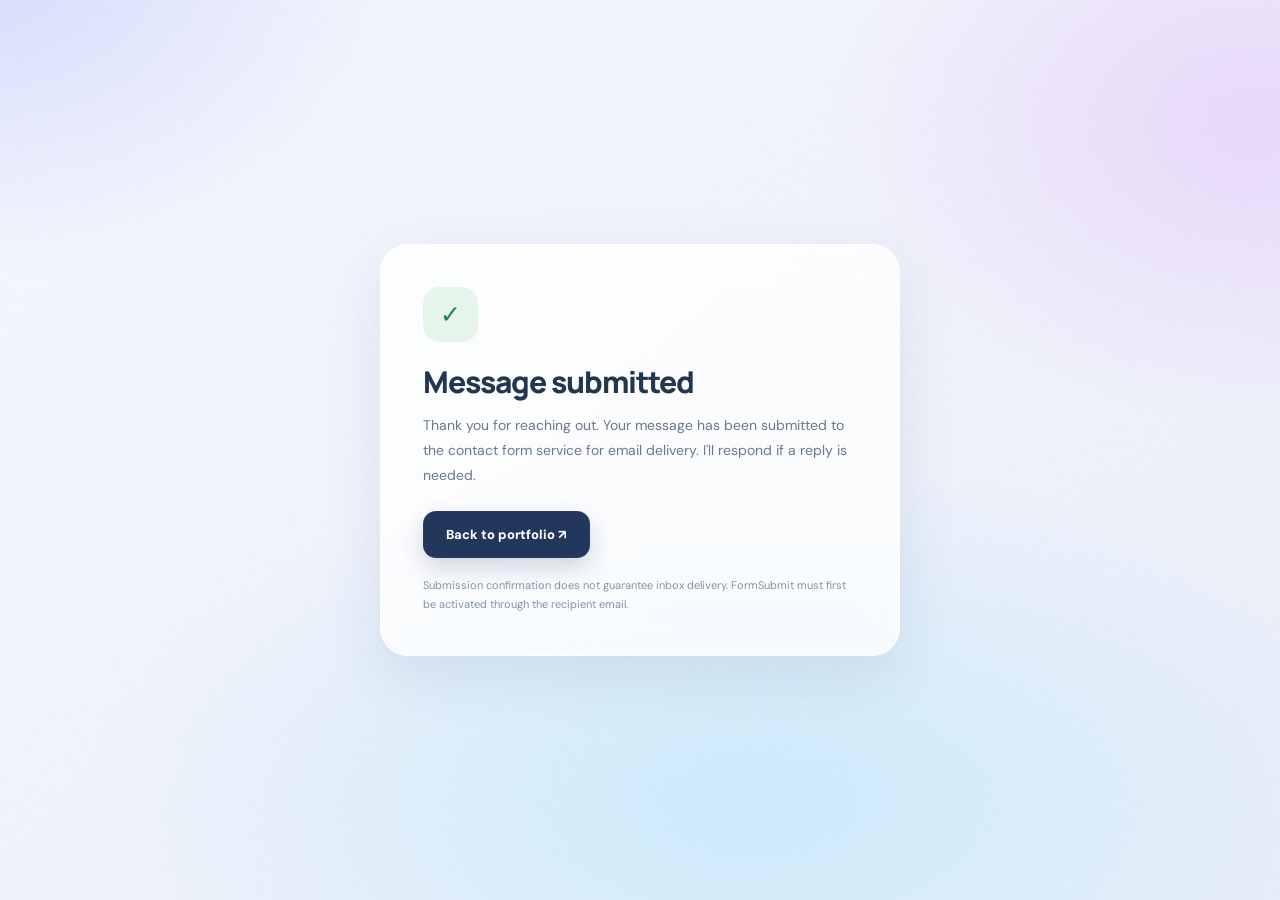
==== contact-success.html @ 7d957287 "Add contact form submission confirmation page" ====
<!doctype html>
<html lang="en"><head><meta charset="utf-8"><meta name="viewport" content="width=device-width,initial-scale=1">
<meta name="robots" content="noindex,nofollow"><meta name="theme-color" content="#edf1fa">
<title>Message Submitted | Hifza Moin</title>
<link rel="stylesheet" href="styles.css">
<style>
body{min-height:100vh;display:flex;align-items:center;justify-content:center;padding:24px}
.message-card{width:min(100%,520px);border-radius:28px;background:rgba(255,255,255,.78);border:1px solid #fff;padding:42px;box-shadow:0 18px 60px rgba(49,73,119,.11);backdrop-filter:blur(18px)}
.message-icon{width:55px;height:55px;border-radius:16px;background:#e6f5ec;color:#238158;display:grid;place-items:center;font-size:25px}
.message-card h1{font:800 30px/1.2 Manrope,sans-serif;letter-spacing:-1px;margin:22px 0 13px;color:#233650}
.message-card p{font-size:14px;line-height:1.8;color:#677890;margin:0 0 23px}
.message-card small{display:block;color:#8292a8;font-size:11px;line-height:1.7;margin-top:18px}
@media(max-width:560px){.message-card{padding:30px 25px}}
</style></head>
<body><main class="message-card"><div class="message-icon" aria-hidden="true">✓</div><h1>Message submitted</h1><p>Thank you for reaching out. Your message has been submitted to the contact form service for email delivery. I'll respond if a reply is needed.</p><a class="btn primary" href="index.html">Back to portfolio ↗</a><small>Submission confirmation does not guarantee inbox delivery. FormSubmit must first be activated through the recipient email.</small></main></body></html>
---- styles.css ----
@import url('https://fonts.googleapis.com/css2?family=DM+Sans:wght@400;500;600;700&family=Manrope:wght@400;500;600;700;800&display=swap');
:root{--ink:#182239;--muted:#67738a;--blue:#426de7;--violet:#8168cc;--line:rgba(255,255,255,.65);--glass:rgba(255,255,255,.52);--shadow:0 24px 70px rgba(53,75,120,.10)}*{box-sizing:border-box}html{scroll-behavior:smooth}body{margin:0;min-height:100vh;font-family:'DM Sans',Arial,sans-serif;color:var(--ink);background:#edf1fa;overflow-x:hidden}body:before{content:"";position:fixed;inset:-15%;background:radial-gradient(ellipse 33% 35% at 10% 7%,#d2dafa 0,transparent 80%),radial-gradient(ellipse 31% 31% at 87% 22%,#e8d8f9 0,transparent 83%),radial-gradient(ellipse 45% 33% at 57% 80%,#cceafa 0,transparent 90%),linear-gradient(140deg,#f7f8ff,#e9edf8);z-index:-2}body:after{content:"";position:fixed;inset:0;z-index:-1;pointer-events:none;opacity:.2;background-image:url("data:image/svg+xml,%3Csvg viewBox='0 0 160 160' xmlns='http://www.w3.org/2000/svg'%3E%3Cfilter id='n'%3E%3CfeTurbulence type='fractalNoise' baseFrequency='.7' numOctaves='3' stitchTiles='stitch'/%3E%3C/filter%3E%3Crect width='100%25' height='100%25' opacity='.09' filter='url(%23n)'/%3E%3C/svg%3E")}a{color:inherit;text-decoration:none}button{font:inherit}a:focus-visible,button:focus-visible{outline:3px solid #3d65dd;outline-offset:4px}.shell{width:min(1180px,calc(100% - 72px));margin:0 auto}.glass{background:var(--glass);border:1px solid var(--line);box-shadow:var(--shadow);backdrop-filter:blur(30px);-webkit-backdrop-filter:blur(30px)}.nav{position:sticky;top:14px;z-index:50;margin:14px auto 0;width:min(1180px,calc(100% - 72px));height:64px;border-radius:20px;display:flex;align-items:center;justify-content:space-between;padding:0 23px}.brand{font-family:Manrope,sans-serif;font-size:17px;font-weight:800;letter-spacing:-.6px}.brand .dot{color:#5574e6}.navlinks{display:flex;align-items:center;gap:27px;font-size:13px;color:#4e5b73;font-weight:600}.navlinks a:hover{color:var(--blue)}.nav-cta{padding:11px 18px;background:#24375c;color:#fff;border-radius:11px}.navlinks a.nav-cta:hover{color:white;background:#405a89}.hero{padding:110px 0 96px;display:grid;grid-template-columns:1.06fr .94fr;align-items:center;gap:45px}.eyebrow{display:inline-flex;align-items:center;gap:9px;font-size:11px;letter-spacing:2px;text-transform:uppercase;font-weight:800;color:#5b68a8}.status-dot{display:inline-block;width:8px;height:8px;border-radius:99px;background:#6b8fe9;box-shadow:0 0 0 4px #dce5ff}.hero h1{font:800 clamp(48px,5vw,75px)/1.09 Manrope,sans-serif;letter-spacing:-4px;margin:22px 0}.hero h1 .gradient{background:linear-gradient(100deg,#426de7,#8d68c5);background-clip:text;-webkit-background-clip:text;color:transparent}.lead{color:#617087;font-size:17px;line-height:1.8;max-width:550px}.hero-buttons{display:flex;flex-wrap:wrap;gap:12px;margin-top:29px}.btn{display:inline-flex;align-items:center;justify-content:center;gap:10px;border-radius:13px;padding:14px 22px;font-size:13px;font-weight:800;border:1px solid rgba(87,102,143,.13);transition:transform .2s,background .2s}.btn:hover{transform:translateY(-3px)}.btn.primary{background:#23365b;color:white;box-shadow:0 10px 24px rgba(37,54,92,.2)}.btn.secondary{background:rgba(255,255,255,.58)}.hero-notes{margin-top:36px;display:flex;gap:23px;flex-wrap:wrap;color:#657187;font-size:12px;font-weight:700}.hero-notes span{display:flex;align-items:center;gap:9px}.hero-notes b{color:#4d70d5}.hero-visual{position:relative;min-height:445px;display:grid;place-items:center}.halo{position:absolute;width:420px;height:420px;background:radial-gradient(circle,#b6cafd 0,#d4d5f8 38%,transparent 73%);filter:blur(16px);opacity:.7}.visual-main{position:relative;width:100%;max-width:485px;padding:27px;border-radius:27px;transform:rotate(-3deg);animation:float 8s ease-in-out infinite}.visual-main .top{display:flex;justify-content:space-between;align-items:center;font-size:11px;color:#6b7590;font-weight:800;letter-spacing:.5px}.dots{display:flex;gap:6px}.dots i{width:7px;height:7px;border-radius:50%;background:#b3c6eb}.dots i:nth-child(2){background:#cfbfe8}.dots i:nth-child(3){background:#c0e1dc}.visual-head{font:800 23px Manrope;margin:29px 0 7px;letter-spacing:-1px}.visual-sub{font-size:12px;color:#79849a}.diagram{margin:28px 0 13px;display:grid;grid-template-columns:1fr auto 1fr auto 1fr;align-items:center;gap:7px}.node{background:rgba(255,255,255,.6);border:1px solid #fff;border-radius:13px;text-align:center;padding:17px 4px;font-size:12px;font-weight:800}.node span{display:block;font-size:9px;color:#78849c;font-weight:600;margin-top:5px}.arrow{color:#718bd8;font-size:18px}.chart{margin-top:20px;padding:16px 19px;background:rgba(255,255,255,.57);border:1px solid #fff;border-radius:15px}.chart-label{display:flex;justify-content:space-between;font-size:11px;color:#6c7890;font-weight:700}.bars{display:flex;align-items:end;gap:9px;height:88px;margin-top:15px;border-bottom:1px solid #dfe4f1}.bars i{display:block;flex:1;background:linear-gradient(180deg,#7995ed,#c3cffa);border-radius:7px 7px 0 0;height:var(--h)}.bars i:nth-child(2n){background:linear-gradient(180deg,#a18edb,#d7c9ed)}.float-tag{position:absolute;right:-23px;top:21px;padding:15px 20px;border-radius:15px;font-size:12px;font-weight:800;transform:rotate(5deg);background:rgba(255,255,255,.74)}.float-tag small{display:block;font-size:10px;color:#77839a;margin-top:4px}.section{padding:60px 0}.section-heading{display:flex;align-items:end;justify-content:space-between;gap:22px;margin-bottom:30px}.kicker{font-size:11px;color:#6477bd;letter-spacing:2.4px;text-transform:uppercase;font-weight:800}.section h2{font:800 clamp(30px,3.4vw,45px)/1.18 Manrope;letter-spacing:-1.9px;margin:11px 0}.section .section-desc{max-width:520px;font-size:14px;line-height:1.8;color:var(--muted)}.expertise{display:grid;grid-template-columns:1.25fr 1fr 1fr;gap:17px}.skill-card{padding:29px;border-radius:23px;min-height:274px;transition:transform .25s}.skill-card:hover,.project-card:hover{transform:translateY(-5px)}.skill-card.highlight{background:linear-gradient(140deg,rgba(227,235,255,.85),rgba(255,255,255,.4))}.skill-icon{display:grid;place-items:center;width:44px;height:44px;border-radius:13px;background:rgba(104,131,211,.13);color:#4c70d2;font-size:20px}.skill-card h3{font:800 19px Manrope;margin:23px 0 11px;letter-spacing:-.6px}.skill-card p{font-size:13px;line-height:1.8;color:#69768d;margin:0}.tags{display:flex;flex-wrap:wrap;gap:7px;margin-top:20px}.tags span{padding:8px 10px;border-radius:8px;background:rgba(255,255,255,.6);border:1px solid rgba(255,255,255,.8);font-size:10px;color:#5c6a89;font-weight:800}.projects{display:grid;grid-template-columns:repeat(3,1fr);gap:17px}.project-card{border-radius:23px;overflow:hidden;transition:transform .25s;display:flex;flex-direction:column}.project-art{height:205px;position:relative;display:flex;align-items:center;justify-content:center;overflow:hidden;background:linear-gradient(145deg,#cad8fc,#ebe2ff)}.project-art.planning{background:linear-gradient(135deg,#e4ddf8,#c9ddfb)}.project-art.analytics{background:linear-gradient(145deg,#c6e7eb,#d7dafa)}.project-art .inner{width:75%;height:135px;border-radius:14px;background:rgba(255,255,255,.55);border:1px solid #fff;box-shadow:0 20px 30px rgba(66,86,140,.12);transform:rotate(-7deg);padding:15px;display:flex;flex-direction:column;justify-content:space-between}.project-art.planning .inner{transform:rotate(6deg)}.project-art.analytics .inner{transform:rotate(-3deg)}.mini-lines{display:flex;gap:6px}.mini-lines span{height:8px;width:36px;background:#acbce7;border-radius:8px}.mini-lines span:nth-child(2){width:18px;background:#c7b2e4}.mini-grid{display:flex;align-items:end;gap:8px;height:65px}.mini-grid i{display:block;flex:1;height:var(--h);border-radius:5px 5px 0 0;background:#96a9e6}.mini-grid i:nth-child(2n){background:#b8a9de}.project-content{padding:24px;flex:1;display:flex;flex-direction:column}.project-number{font-size:10px;letter-spacing:1.5px;color:#7586ad;font-weight:800}.project-content h3{font:800 19px/1.35 Manrope;letter-spacing:-.6px;margin:11px 0}.project-content p{font-size:13px;line-height:1.8;color:var(--muted);margin:0 0 22px}.project-link{margin-top:auto;color:#466dda;font-size:12px;font-weight:800}.clients{display:grid;grid-template-columns:repeat(5,1fr);gap:13px}.client-card{padding:22px 14px;border-radius:18px;text-align:center;min-height:128px;display:flex;flex-direction:column;justify-content:center}.client-card strong{font:800 14px/1.4 Manrope}.client-card small{display:block;color:#67779b;margin-top:12px;font-size:10px;letter-spacing:1px;text-transform:uppercase;font-weight:800}.approach{display:grid;grid-template-columns:1fr 1fr;gap:20px}.approach-card{border-radius:24px;padding:35px}.approach-card h3{font:800 24px Manrope;letter-spacing:-.8px}.approach-card p{font-size:14px;color:#66748c;line-height:1.9}.steps{display:grid;gap:19px;margin-top:25px}.step{display:flex;gap:17px;font-size:13px;color:#5c6c84;line-height:1.6}.step b{display:grid;place-items:center;flex:none;width:29px;height:29px;border-radius:50%;background:#e1e9ff;color:#4d6acc}.contact{border-radius:30px;text-align:center;padding:65px 25px;margin:70px auto 55px}.contact h2{font:800 clamp(30px,4vw,48px) Manrope;letter-spacing:-2px;margin:13px 0}.contact p{color:#6a7690;font-size:14px;line-height:1.7}.contact-buttons{display:flex;justify-content:center;gap:12px;flex-wrap:wrap;margin-top:25px}.footer{padding:0 0 38px;display:flex;justify-content:space-between;color:#79849b;font-size:12px}.article-wrap{max-width:850px;margin:85px auto 120px}.article-back{font-size:13px;color:#4b6ed2;font-weight:800}.article-wrap h1{font:800 clamp(40px,5vw,58px)/1.13 Manrope;letter-spacing:-2.6px;margin:22px 0}.article-lead{font-size:17px;color:#69768d;line-height:1.85}.article-panel{padding:40px;border-radius:25px;margin:28px 0}.article-panel h2{font:800 24px Manrope;letter-spacing:-.8px}.article-panel p,.article-panel li{font-size:14px;color:#5d6c83;line-height:1.9}.article-panel li{margin:10px 0}.flowline{display:flex;gap:8px;flex-wrap:wrap;margin-top:23px;align-items:center}.flowline span{padding:14px 15px;border-radius:12px;background:rgba(255,255,255,.7);font-size:12px;font-weight:800}.flowline b{color:#587bd4}.disclaimer{font-size:11px;color:#8490a5;margin-top:20px}.mobile-menu{display:none}@keyframes float{50%{transform:translateY(-12px) rotate(-2deg)}}@media(max-width:940px){.hero{grid-template-columns:1fr;gap:0;padding:75px 0 45px}.hero-visual{margin-top:20px}.expertise{grid-template-columns:1fr 1fr}.expertise .skill-card:first-child{grid-column:span 2}.projects{grid-template-columns:1fr 1fr}.clients{grid-template-columns:repeat(3,1fr)}.hero h1{max-width:680px}}@media(max-width:620px){.shell,.nav{width:calc(100% - 32px)}.nav{height:60px;top:9px;padding:0 16px}.navlinks>a:not(.nav-cta){display:none}.nav-cta{padding:9px 12px;font-size:12px}.brand{font-size:14px}.hero{padding:62px 0 35px}.hero h1{font-size:43px;letter-spacing:-2.5px}.lead{font-size:15px}.hero-visual{min-height:360px}.halo{width:300px;height:300px}.visual-main{padding:19px;max-width:350px}.visual-head{font-size:19px}.float-tag{right:-5px;top:12px;padding:11px;font-size:10px}.diagram .node{font-size:9px;padding:12px 3px}.diagram .node span{font-size:7px}.hero-notes{gap:13px}.section{padding:36px 0}.section-heading{display:block}.section h2{font-size:32px}.expertise,.projects,.approach{grid-template-columns:1fr}.expertise .skill-card:first-child{grid-column:auto}.skill-card{min-height:0}.clients{grid-template-columns:repeat(2,1fr)}.client-card{min-height:105px}.contact{margin:45px auto 30px;padding:42px 16px}.footer{gap:15px;flex-direction:column}.article-wrap{margin:55px auto 70px}.article-panel{padding:24px}.article-wrap h1{font-size:37px}.flowline{gap:5px}.flowline span{font-size:10px;padding:10px}.hero-buttons .btn{padding:12px 15px}}@media(prefers-reduced-motion:reduce){*,*:before,*:after{animation:none!important;scroll-behavior:auto!important;transition:none!important}}
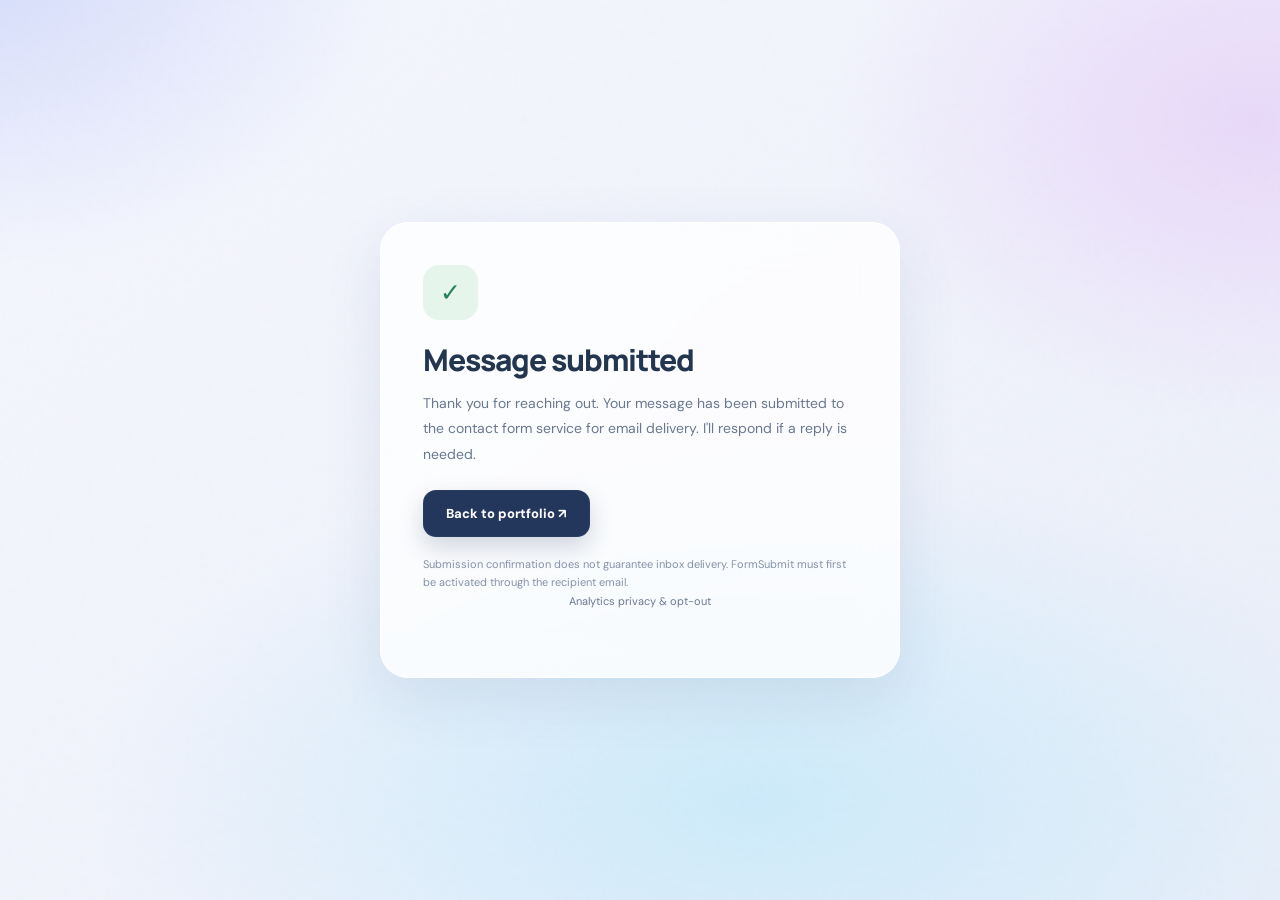
==== commit a8bf9da3: "Install separate privacy-aware Insights tracker on contact-success.html" ====
--- a/contact-success.html
+++ b/contact-success.html
@@ -11,5 +11,5 @@
 .message-card p{font-size:14px;line-height:1.8;color:#677890;margin:0 0 23px}
 .message-card small{display:block;color:#8292a8;font-size:11px;line-height:1.7;margin-top:18px}
 @media(max-width:560px){.message-card{padding:30px 25px}}
-</style></head>
-<body><main class="message-card"><div class="message-icon" aria-hidden="true">✓</div><h1>Message submitted</h1><p>Thank you for reaching out. Your message has been submitted to the contact form service for email delivery. I'll respond if a reply is needed.</p><a class="btn primary" href="index.html">Back to portfolio ↗</a><small>Submission confirmation does not guarantee inbox delivery. FormSubmit must first be activated through the recipient email.</small></main></body></html>+</style><link rel="icon" type="image/svg+xml" href="favicon.svg?v=1"></head>
+<body><main class="message-card"><div class="message-icon" aria-hidden="true">✓</div><h1>Message submitted</h1><p>Thank you for reaching out. Your message has been submitted to the contact form service for email delivery. I'll respond if a reply is needed.</p><a class="btn primary" href="index.html">Back to portfolio ↗</a><small>Submission confirmation does not guarantee inbox delivery. FormSubmit must first be activated through the recipient email.</small><p style="font-size:11px;text-align:center"><a href="/portfolio-insights/privacy.html">Analytics privacy &amp; opt-out</a></p></main><script defer src="/portfolio-insights/config.js"></script><script defer src="/portfolio-insights/init.js"></script></body></html>
